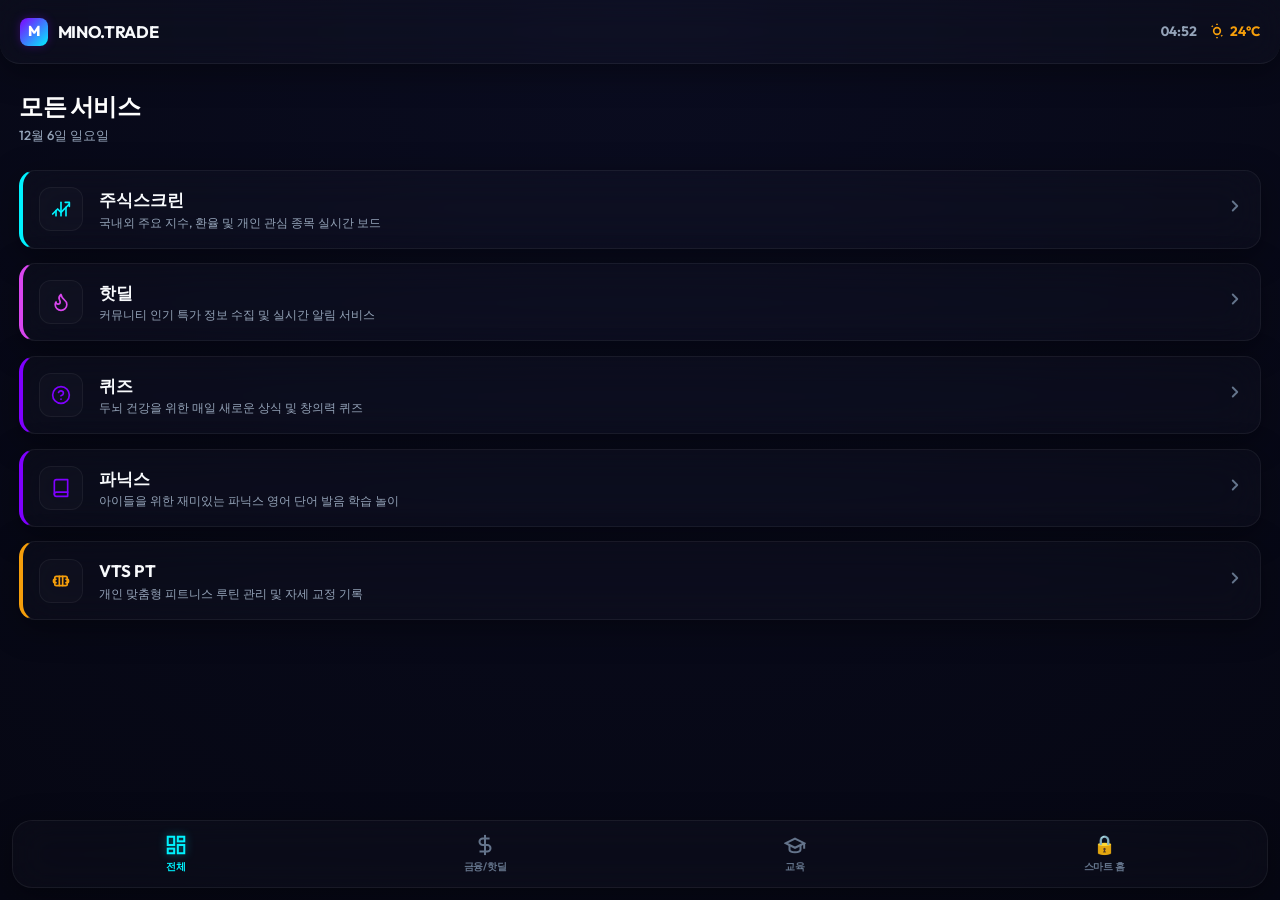
==== m/index.html @ 16a2c09e "feat: initial commit for mino.trade project portal" ====
<!DOCTYPE html>
<html lang="ko">
<head>
  <meta charset="UTF-8">
  <meta name="viewport" content="width=device-width, initial-scale=1.0, maximum-scale=1.0, user-scalable=no">
  <meta name="description" content="m.mino.trade - 모바일 전용 개인 프로젝트 포털 및 대시보드.">
  <title>mino.trade | Mobile Hub</title>
  <!-- Import Shared & Mobile Specific Stylesheets -->
  <link rel="stylesheet" href="../css/shared.css">
  <link rel="stylesheet" href="../css/mobile.css">
</head>
<body>

  <!-- Mobile Hub Layout -->
  <div class="mobile-wrapper">
    
    <!-- Mobile Header -->
    <header class="mobile-header glass-panel">
      <div class="header-brand">
        <span class="brand-logo">M</span>
        <span class="brand-text">MINO.TRADE</span>
      </div>
      
      <!-- Date & Weather Widget -->
      <div class="header-widgets">
        <span id="mobile-time">00:00</span>
        <div class="mobile-weather">
          <svg class="sun-icon" viewBox="0 0 24 24" fill="none" stroke="currentColor" stroke-width="2.5"><circle cx="12" cy="12" r="5"></circle><line x1="12" y1="1" x2="12" y2="3"></line><line x1="12" y1="21" x2="12" y2="23"></line><line x1="4.22" y1="4.22" x2="5.64" y2="5.64"></line><line x1="18.36" y1="18.36" x2="19.78" y2="19.78"></line></svg>
          <span>24°C</span>
        </div>
      </div>
    </header>

    <!-- Mobile Scrollable Main Content -->
    <main class="mobile-main">
      <div class="welcome-banner">
        <h2 id="mobile-category-title">모든 서비스</h2>
        <p class="welcome-date" id="mobile-date">5월 24일 일요일</p>
      </div>

      <!-- Compact touch-optimized card list -->
      <div class="mobile-projects-grid" id="mobile-grid">
        <!-- Dynamic mobile project cards injected via JS -->
      </div>
    </main>

    <!-- Bottom Navigation Bar (iOS/Android Native style) -->
    <nav class="bottom-nav glass-panel">
      <button class="nav-tab active" data-tab="all">
        <svg viewBox="0 0 24 24" fill="none" stroke="currentColor" stroke-width="2.5"><rect x="3" y="3" width="7" height="9"></rect><rect x="14" y="3" width="7" height="5"></rect><rect x="14" y="12" width="7" height="9"></rect><rect x="3" y="16" width="7" height="5"></rect></svg>
        <span>전체</span>
      </button>
      <button class="nav-tab" data-tab="finance">
        <svg viewBox="0 0 24 24" fill="none" stroke="currentColor" stroke-width="2.5"><line x1="12" y1="1" x2="12" y2="23"></line><path d="M17 5H9.5a3.5 3.5 0 0 0 0 7h5a3.5 3.5 0 0 1 0 7H6"></path></svg>
        <span>금융/핫딜</span>
      </button>
      <button class="nav-tab" data-tab="education">
        <svg viewBox="0 0 24 24" fill="none" stroke="currentColor" stroke-width="2.5"><path d="M22 10v6M2 10l10-5 10 5-10 5z"></path><path d="M6 12v5c0 2 2 3 6 3s6-1 6-3v-5"></path></svg>
        <span>교육</span>
      </button>
      <button class="nav-tab" data-tab="home" id="tab-home-category">
        <div class="tab-vault-icon" id="tab-lock-indicator">🔒</div>
        <span>스마트 홈</span>
      </button>
    </nav>

  </div>

  <!-- Bottom-up Slide-in Vault Drawer -->
  <div class="vault-overlay" id="pin-vault-overlay">
    <div class="vault-container glass-panel mobile-drawer">
      
      <!-- Drag handle indicator for premium UI look -->
      <div class="drawer-handle"></div>
      
      <div class="vault-logo">
        <svg viewBox="0 0 24 24" id="vault-lock-svg"><rect x="3" y="11" width="18" height="11" rx="2" ry="2"></rect><path d="M7 11V7a5 5 0 0 1 10 0v4"></path></svg>
      </div>
      <h2 class="vault-title">보안 금고 해제</h2>
      <p class="vault-subtitle">개인 스마트 홈 기기 접근을 위한 4자리 PIN 입력</p>

      <!-- Dots Display -->
      <div class="pin-dots">
        <div class="pin-dot"></div>
        <div class="pin-dot"></div>
        <div class="pin-dot"></div>
        <div class="pin-dot"></div>
      </div>

      <!-- Keypad -->
      <div class="pin-keypad">
        <button class="keypad-btn" data-val="1">1</button>
        <button class="keypad-btn" data-val="2">2</button>
        <button class="keypad-btn" data-val="3">3</button>
        <button class="keypad-btn" data-val="4">4</button>
        <button class="keypad-btn" data-val="5">5</button>
        <button class="keypad-btn" data-val="6">6</button>
        <button class="keypad-btn" data-val="7">7</button>
        <button class="keypad-btn" data-val="8">8</button>
        <button class="keypad-btn" data-val="9">9</button>
        <button class="keypad-btn action" id="keypad-clear">Clear</button>
        <button class="keypad-btn" data-val="0">0</button>
        <button class="keypad-btn action" id="keypad-delete">Del</button>
      </div>

      <button class="glass-btn" id="vault-close-btn" style="width: 100%; justify-content: center; margin-top: 0.5rem; padding: 0.8rem;">
        닫기
      </button>
    </div>
  </div>

  <!-- Javascript Dependencies -->
  <script src="../js/shared.js"></script>
  <script src="../js/mobile.js"></script>
</body>
</html>
---- css/shared.css ----
/* css/shared.css */
@import url('https://fonts.googleapis.com/css2?family=Outfit:wght@300;400;500;600;700;800&family=Playfair+Display:ital,wght@0,600;1,400&display=swap');

:root {
  /* Color Palette */
  --bg-base: #060713;
  --bg-gradient-1: #060713;
  --bg-gradient-2: #0d0f26;
  
  --color-text-primary: #f8fafc;
  --color-text-secondary: #94a3b8;
  --color-text-muted: #64748b;
  
  --accent-cyan: #00f2fe;
  --accent-purple: #7f00ff;
  --accent-magenta: #d946ef;
  --accent-green: #10b981;
  --accent-red: #ef4444;
  --accent-yellow: #f59e0b;

  --accent-cyan-rgb: 0, 242, 254;
  --accent-purple-rgb: 127, 0, 255;
  --accent-magenta-rgb: 217, 70, 239;
  --accent-green-rgb: 16, 185, 129;
  --accent-red-rgb: 239, 68, 68;

  /* Glassmorphism Styles */
  --glass-bg: rgba(255, 255, 255, 0.02);
  --glass-bg-hover: rgba(255, 255, 255, 0.05);
  --glass-border: rgba(255, 255, 255, 0.06);
  --glass-border-hover: rgba(255, 255, 255, 0.15);
  --glass-shadow: 0 8px 32px 0 rgba(0, 0, 0, 0.37);
  --glass-blur: blur(20px);

  /* Fonts */
  --font-sans: 'Outfit', -apple-system, BlinkMacSystemFont, "Segoe UI", Roboto, "Helvetica Neue", Arial, sans-serif;
  
  /* Transitions */
  --transition-fast: 0.2s cubic-bezier(0.4, 0, 0.2, 1);
  --transition-normal: 0.3s cubic-bezier(0.4, 0, 0.2, 1);
  --transition-slow: 0.5s cubic-bezier(0.4, 0, 0.2, 1);
  --transition-spring: 0.5s cubic-bezier(0.175, 0.885, 0.32, 1.275);
}

/* Reset and base styles */
* {
  margin: 0;
  padding: 0;
  box-sizing: border-box;
  -webkit-tap-highlight-color: transparent;
}

body {
  font-family: var(--font-sans);
  background-color: var(--bg-base);
  background-image: radial-gradient(circle at 10% 20%, rgba(12, 15, 38, 1) 0%, rgba(6, 7, 19, 1) 90.2%);
  color: var(--color-text-primary);
  min-height: 100vh;
  overflow-x: hidden;
  line-height: 1.5;
}

/* Scrollbar Styles */
::-webkit-scrollbar {
  width: 8px;
  height: 8px;
}
::-webkit-scrollbar-track {
  background: rgba(255, 255, 255, 0.01);
}
::-webkit-scrollbar-thumb {
  background: rgba(255, 255, 255, 0.1);
  border-radius: 10px;
}
::-webkit-scrollbar-thumb:hover {
  background: rgba(255, 255, 255, 0.2);
}

/* Shared Glassmorphic Utility */
.glass-panel {
  background: var(--glass-bg);
  backdrop-filter: var(--glass-blur);
  -webkit-backdrop-filter: var(--glass-blur);
  border: 1px solid var(--glass-border);
  border-radius: 20px;
  box-shadow: var(--glass-shadow);
  transition: border-color var(--transition-normal), background-color var(--transition-normal), box-shadow var(--transition-normal), transform var(--transition-spring);
}

.glass-panel:hover {
  background: var(--glass-bg-hover);
  border-color: var(--glass-border-hover);
}

/* Glass Buttons */
.glass-btn {
  background: rgba(255, 255, 255, 0.04);
  border: 1px solid rgba(255, 255, 255, 0.08);
  border-radius: 12px;
  color: var(--color-text-primary);
  font-family: var(--font-sans);
  font-weight: 500;
  font-size: 0.95rem;
  padding: 0.6rem 1.2rem;
  cursor: pointer;
  display: inline-flex;
  align-items: center;
  gap: 0.5rem;
  transition: all var(--transition-fast);
  backdrop-filter: blur(8px);
  -webkit-backdrop-filter: blur(8px);
}

.glass-btn:hover {
  background: rgba(255, 255, 255, 0.08);
  border-color: rgba(255, 255, 255, 0.2);
  transform: translateY(-2px);
}

.glass-btn:active {
  transform: translateY(0);
}

/* Lock Status Badge */
.lock-badge {
  display: inline-flex;
  align-items: center;
  gap: 0.4rem;
  padding: 0.4rem 0.8rem;
  border-radius: 20px;
  font-size: 0.75rem;
  font-weight: 600;
  text-transform: uppercase;
  letter-spacing: 0.05em;
  background: rgba(239, 68, 68, 0.1);
  border: 1px solid rgba(239, 68, 68, 0.2);
  color: var(--accent-red);
  box-shadow: 0 0 10px rgba(239, 68, 68, 0.1);
  cursor: pointer;
  transition: all var(--transition-normal);
}

.lock-badge.unlocked {
  background: rgba(16, 185, 129, 0.1);
  border: 1px solid rgba(16, 185, 129, 0.2);
  color: var(--accent-green);
  box-shadow: 0 0 10px rgba(16, 185, 129, 0.1);
}

/* Card Badge/Category tags */
.tag {
  font-size: 0.7rem;
  font-weight: 600;
  padding: 0.2rem 0.5rem;
  border-radius: 6px;
  text-transform: uppercase;
  letter-spacing: 0.02em;
}

.tag-finance { background: rgba(0, 242, 254, 0.1); border: 1px solid rgba(0, 242, 254, 0.2); color: var(--accent-cyan); }
.tag-lifestyle { background: rgba(217, 70, 239, 0.1); border: 1px solid rgba(217, 70, 239, 0.2); color: var(--accent-magenta); }
.tag-education { background: rgba(127, 0, 255, 0.1); border: 1px solid rgba(127, 0, 255, 0.2); color: var(--accent-purple); }
.tag-health { background: rgba(245, 158, 11, 0.1); border: 1px solid rgba(245, 158, 11, 0.2); color: var(--accent-yellow); }
.tag-private { background: rgba(239, 68, 68, 0.1); border: 1px solid rgba(239, 68, 68, 0.2); color: var(--accent-red); }

/* PIN Vault Screen Overlay */
.vault-overlay {
  position: fixed;
  top: 0;
  left: 0;
  width: 100%;
  height: 100%;
  z-index: 1000;
  background: rgba(3, 4, 11, 0.85);
  backdrop-filter: blur(25px);
  -webkit-backdrop-filter: blur(25px);
  display: flex;
  justify-content: center;
  align-items: center;
  opacity: 0;
  pointer-events: none;
  transition: opacity var(--transition-normal);
}

.vault-overlay.active {
  opacity: 1;
  pointer-events: auto;
}

.vault-container {
  width: 100%;
  max-width: 360px;
  padding: 2rem;
  text-align: center;
  transform: translateY(20px);
  transition: transform var(--transition-spring);
}

.vault-overlay.active .vault-container {
  transform: translateY(0);
}

.vault-logo {
  width: 64px;
  height: 64px;
  background: rgba(255, 255, 255, 0.03);
  border: 1px solid rgba(255, 255, 255, 0.08);
  border-radius: 50%;
  display: flex;
  align-items: center;
  justify-content: center;
  margin: 0 auto 1.5rem;
  color: var(--accent-purple);
  box-shadow: 0 0 20px rgba(127, 0, 255, 0.15);
}

.vault-logo svg {
  width: 28px;
  height: 28px;
  stroke: var(--accent-purple);
  fill: none;
  stroke-width: 2;
  transition: stroke var(--transition-normal);
}

.vault-overlay.error .vault-logo {
  box-shadow: 0 0 20px rgba(239, 68, 68, 0.3);
  animation: shake 0.4s ease;
}
.vault-overlay.error .vault-logo svg {
  stroke: var(--accent-red);
}

.vault-overlay.success .vault-logo {
  box-shadow: 0 0 30px rgba(16, 185, 129, 0.5);
  background: rgba(16, 185, 129, 0.1);
  animation: pulse-success 0.6s ease;
}
.vault-overlay.success .vault-logo svg {
  stroke: var(--accent-green);
}

.vault-title {
  font-size: 1.4rem;
  font-weight: 700;
  margin-bottom: 0.5rem;
  background: linear-gradient(135deg, #fff 30%, #a78bfa 100%);
  -webkit-background-clip: text;
  -webkit-text-fill-color: transparent;
}

.vault-subtitle {
  font-size: 0.85rem;
  color: var(--color-text-secondary);
  margin-bottom: 2rem;
}

/* Pin Dots Display */
.pin-dots {
  display: flex;
  justify-content: center;
  gap: 1.2rem;
  margin-bottom: 2.5rem;
}

.pin-dot {
  width: 14px;
  height: 14px;
  border-radius: 50%;
  border: 2px solid rgba(255, 255, 255, 0.2);
  transition: all var(--transition-fast);
}

.pin-dot.filled {
  background: var(--accent-purple);
  border-color: var(--accent-purple);
  box-shadow: 0 0 10px var(--accent-purple);
  transform: scale(1.15);
}

.vault-overlay.error .pin-dot.filled {
  background: var(--accent-red);
  border-color: var(--accent-red);
  box-shadow: 0 0 10px var(--accent-red);
}

.vault-overlay.success .pin-dot.filled {
  background: var(--accent-green);
  border-color: var(--accent-green);
  box-shadow: 0 0 10px var(--accent-green);
}

/* Keypad Grid */
.pin-keypad {
  display: grid;
  grid-template-columns: repeat(3, 1fr);
  gap: 1rem;
  margin-bottom: 1.5rem;
}

.keypad-btn {
  height: 64px;
  border-radius: 50%;
  border: 1px solid rgba(255, 255, 255, 0.05);
  background: rgba(255, 255, 255, 0.02);
  color: var(--color-text-primary);
  font-family: var(--font-sans);
  font-size: 1.5rem;
  font-weight: 500;
  cursor: pointer;
  display: flex;
  align-items: center;
  justify-content: center;
  transition: all var(--transition-fast);
  backdrop-filter: blur(5px);
}

.keypad-btn:hover {
  background: rgba(255, 255, 255, 0.06);
  border-color: rgba(255, 255, 255, 0.15);
}

.keypad-btn:active {
  transform: scale(0.9);
  background: rgba(255, 255, 255, 0.1);
  border-color: rgba(127, 0, 255, 0.3);
  box-shadow: 0 0 15px rgba(127, 0, 255, 0.2);
}

.keypad-btn.action {
  font-size: 0.95rem;
  font-weight: 600;
  text-transform: uppercase;
  color: var(--color-text-secondary);
  border-color: transparent;
  background: transparent;
  backdrop-filter: none;
}

.keypad-btn.action:hover {
  color: var(--color-text-primary);
  background: rgba(255, 255, 255, 0.03);
}

.keypad-btn.action:active {
  transform: scale(0.95);
}

/* Animations */
@keyframes shake {
  0%, 100% { transform: translateX(0); }
  20%, 60% { transform: translateX(-8px); }
  40%, 80% { transform: translateX(8px); }
}

@keyframes pulse-success {
  0% { transform: scale(1); }
  50% { transform: scale(1.1); }
  100% { transform: scale(1); }
}

/* Toast Notification Styles */
.toast-container {
  position: fixed;
  bottom: 2rem;
  right: 2rem;
  z-index: 1100;
  display: flex;
  flex-direction: column;
  gap: 0.75rem;
  pointer-events: none;
}

.toast {
  padding: 0.8rem 1.5rem;
  border-radius: 12px;
  background: rgba(15, 23, 42, 0.8);
  border: 1px solid rgba(255, 255, 255, 0.08);
  color: var(--color-text-primary);
  font-family: var(--font-sans);
  font-size: 0.85rem;
  font-weight: 500;
  box-shadow: var(--glass-shadow);
  backdrop-filter: blur(12px);
  display: flex;
  align-items: center;
  gap: 0.6rem;
  transform: translateY(20px);
  opacity: 0;
  transition: all var(--transition-spring);
  pointer-events: auto;
}

.toast.show {
  transform: translateY(0);
  opacity: 1;
}

.toast.success {
  border-color: rgba(16, 185, 129, 0.2);
  color: var(--accent-green);
}

.toast.error {
  border-color: rgba(239, 68, 68, 0.2);
  color: var(--accent-red);
}

/* Utility Animations */
.fade-in {
  animation: fadeIn var(--transition-normal) forwards;
}

.slide-up {
  animation: slideUp var(--transition-normal) forwards;
}

@keyframes fadeIn {
  from { opacity: 0; }
  to { opacity: 1; }
}

@keyframes slideUp {
  from { transform: translateY(20px); opacity: 0; }
  to { transform: translateY(0); opacity: 1; }
}
---- css/mobile.css ----
/* css/mobile.css */

body {
  background-image: radial-gradient(circle at 50% 0%, rgba(10, 12, 32, 1) 0%, rgba(6, 7, 19, 1) 100%);
  /* Disable pull-to-refresh on mobile browsers for a more app-like feel */
  overscroll-behavior-y: contain;
}

/* Mobile Layout Wrapper */
.mobile-wrapper {
  display: flex;
  flex-direction: column;
  height: 100vh;
  height: -webkit-fill-available; /* Fix for iOS Safari toolbar height */
  overflow: hidden;
}

/* Compact Header */
.mobile-header {
  height: 64px;
  display: flex;
  justify-content: space-between;
  align-items: center;
  padding: 0 1.25rem;
  border-radius: 0 0 20px 20px;
  border-top: none;
  border-left: none;
  border-right: none;
  z-index: 100;
}

.header-brand {
  display: flex;
  align-items: center;
  gap: 0.6rem;
}

.brand-logo {
  width: 28px;
  height: 28px;
  background: linear-gradient(135deg, var(--accent-purple) 0%, var(--accent-cyan) 100%);
  border-radius: 8px;
  display: flex;
  align-items: center;
  justify-content: center;
  font-weight: 800;
  font-size: 0.9rem;
  color: #fff;
  box-shadow: 0 0 10px rgba(127, 0, 255, 0.3);
}

.brand-text {
  font-size: 1.05rem;
  font-weight: 700;
  letter-spacing: -0.02em;
}

.header-widgets {
  display: flex;
  align-items: center;
  gap: 0.75rem;
  font-size: 0.85rem;
  font-weight: 700;
  color: var(--color-text-secondary);
}

#mobile-time {
  font-variant-numeric: tabular-nums;
}

.mobile-weather {
  display: flex;
  align-items: center;
  gap: 0.3rem;
  color: var(--accent-yellow);
}

.sun-icon {
  width: 16px;
  height: 16px;
  animation: spin 30s linear infinite;
}

@keyframes spin {
  from { transform: rotate(0deg); }
  to { transform: rotate(360deg); }
}

/* Scrollable Main Area */
.mobile-main {
  flex: 1;
  overflow-y: auto;
  padding: 1.5rem 1.2rem 85px; /* bottom padding makes space for nav bar */
  -webkit-overflow-scrolling: touch; /* smooth iOS inertia scrolling */
}

.welcome-banner {
  margin-bottom: 1.5rem;
}

#mobile-category-title {
  font-size: 1.5rem;
  font-weight: 800;
  letter-spacing: -0.02em;
  background: linear-gradient(135deg, #fff 60%, var(--accent-cyan) 100%);
  -webkit-background-clip: text;
  -webkit-text-fill-color: transparent;
}

.welcome-date {
  font-size: 0.82rem;
  color: var(--color-text-secondary);
  font-weight: 500;
  margin-top: 0.15rem;
}

/* Projects grid - optimized compact list */
.mobile-projects-grid {
  display: flex;
  flex-direction: column;
  gap: 0.9rem;
}

/* Touch Card styling */
.mobile-card {
  position: relative;
  display: flex;
  align-items: center;
  padding: 1rem;
  gap: 1rem;
  text-decoration: none;
  cursor: pointer;
  border-radius: 16px;
  border-left-width: 4px; /* Left colored indicator border */
  transition: all var(--transition-fast);
}

.mobile-card:active {
  transform: scale(0.97);
  background: rgba(255, 255, 255, 0.05);
  border-color: rgba(var(--accent-rgb), 0.4);
}

.mobile-card-icon {
  width: 44px;
  height: 44px;
  border-radius: 12px;
  background: rgba(255, 255, 255, 0.02);
  border: 1px solid rgba(255, 255, 255, 0.05);
  display: flex;
  align-items: center;
  justify-content: center;
  color: var(--accent-color, var(--color-text-secondary));
  flex-shrink: 0;
}

.mobile-card-icon svg {
  width: 20px;
  height: 20px;
}

.mobile-card-info {
  flex-grow: 1;
  display: flex;
  flex-direction: column;
  gap: 0.15rem;
}

.mobile-card-title {
  font-size: 1.05rem;
  font-weight: 700;
  color: var(--color-text-primary);
}

.mobile-card-desc {
  font-size: 0.78rem;
  color: var(--color-text-secondary);
  line-height: 1.35;
  overflow: hidden;
  display: -webkit-box;
  -webkit-line-clamp: 2;
  -webkit-box-orient: vertical;
}

.mobile-card-arrow {
  color: var(--color-text-muted);
  flex-shrink: 0;
}

/* Left vertical borders based on category */
.mobile-card.cat-finance { border-left-color: var(--accent-cyan); --accent-color: var(--accent-cyan); --accent-rgb: var(--accent-cyan-rgb); }
.mobile-card.cat-lifestyle { border-left-color: var(--accent-magenta); --accent-color: var(--accent-magenta); --accent-rgb: var(--accent-magenta-rgb); }
.mobile-card.cat-education { border-left-color: var(--accent-purple); --accent-color: var(--accent-purple); --accent-rgb: var(--accent-purple-rgb); }
.mobile-card.cat-health { border-left-color: var(--accent-yellow); --accent-color: var(--accent-yellow); --accent-rgb: var(--accent-yellow-rgb); }
.mobile-card.cat-private { border-left-color: var(--accent-red); --accent-color: var(--accent-red); --accent-rgb: var(--accent-red-rgb); }

/* Bottom Nav bar */
.bottom-nav {
  position: fixed;
  bottom: 0.75rem;
  left: 0.75rem;
  right: 0.75rem;
  height: 68px;
  display: flex;
  justify-content: space-around;
  align-items: center;
  border-radius: 20px;
  padding: 0 0.5rem;
  z-index: 100;
}

.nav-tab {
  background: transparent;
  border: none;
  display: flex;
  flex-direction: column;
  align-items: center;
  gap: 0.25rem;
  color: var(--color-text-muted);
  font-family: var(--font-sans);
  cursor: pointer;
  flex: 1;
  padding: 0.4rem 0;
  transition: all var(--transition-fast);
}

.nav-tab svg {
  width: 22px;
  height: 22px;
  stroke: var(--color-text-muted);
  fill: none;
  stroke-width: 2.2;
  transition: all var(--transition-fast);
}

.nav-tab span {
  font-size: 0.65rem;
  font-weight: 600;
  letter-spacing: -0.01em;
}

.nav-tab:active {
  transform: scale(0.9);
}

.nav-tab.active {
  color: var(--accent-cyan);
}

.nav-tab.active svg {
  stroke: var(--accent-cyan);
  filter: drop-shadow(0 0 5px rgba(0, 242, 254, 0.4));
}

.tab-vault-icon {
  font-size: 1.15rem;
  line-height: 22px;
  height: 22px;
  transition: transform var(--transition-spring);
}

.nav-tab.active .tab-vault-icon {
  transform: scale(1.15);
}

/* Bottom drawer overlay tweaks */
.vault-overlay {
  align-items: flex-end; /* Bottom alignment for mobile drawers */
}

.vault-container.mobile-drawer {
  width: 100%;
  max-width: 100%;
  border-radius: 28px 28px 0 0;
  border-bottom: none;
  border-left: none;
  border-right: none;
  padding: 1.5rem 1.5rem calc(1.5rem + env(safe-area-inset-bottom)); /* padding to cover iOS safe space */
  transform: translateY(100%);
  transition: transform 0.4s cubic-bezier(0.16, 1, 0.3, 1);
}

.vault-overlay.active .vault-container.mobile-drawer {
  transform: translateY(0);
}

.drawer-handle {
  width: 36px;
  height: 5px;
  background: rgba(255, 255, 255, 0.12);
  border-radius: 10px;
  margin: -0.5rem auto 1.25rem;
}

.vault-container.mobile-drawer .vault-logo {
  width: 52px;
  height: 52px;
  margin-bottom: 0.8rem;
}

.vault-container.mobile-drawer .vault-logo svg {
  width: 22px;
  height: 22px;
}

.vault-container.mobile-drawer .vault-title {
  font-size: 1.2rem;
}

.vault-container.mobile-drawer .vault-subtitle {
  font-size: 0.78rem;
  margin-bottom: 1.25rem;
}

.vault-container.mobile-drawer .pin-dots {
  margin-bottom: 1.5rem;
  gap: 1rem;
}

.vault-container.mobile-drawer .pin-dot {
  width: 12px;
  height: 12px;
}

.vault-container.mobile-drawer .pin-keypad {
  gap: 0.6rem;
  margin-bottom: 1rem;
}

.vault-container.mobile-drawer .keypad-btn {
  height: 54px;
  font-size: 1.35rem;
}

.vault-container.mobile-drawer .keypad-btn.action {
  font-size: 0.85rem;
}
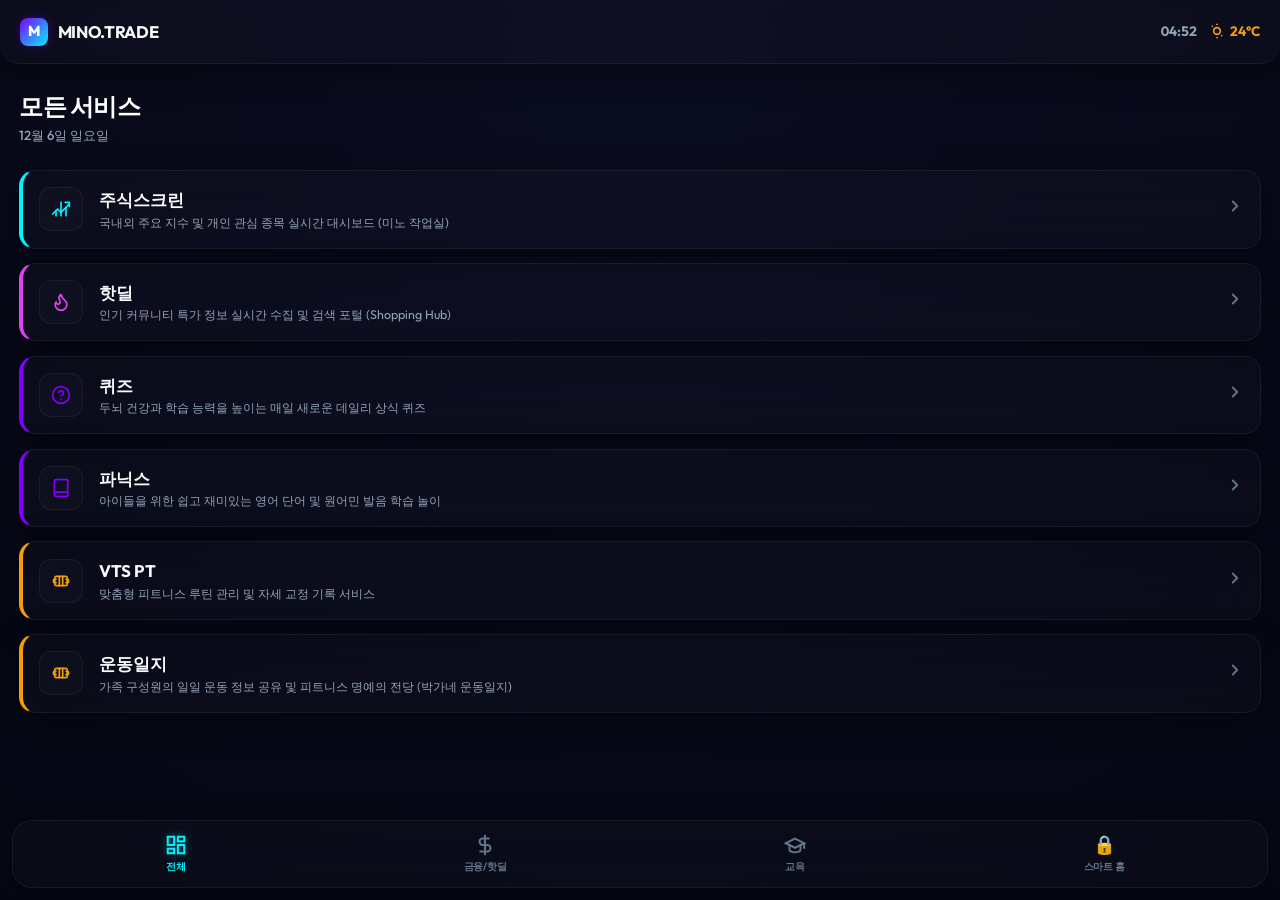
==== commit a580208f: "feat: implement dynamic selector popup overlay for multi-path project cards (VTS PT)" ====
--- a/m/index.html
+++ b/m/index.html
@@ -109,6 +109,23 @@
     </div>
   </div>
 
+  <!-- Sub-link Selector Drawer -->
+  <div class="vault-overlay" id="sublink-modal">
+    <div class="vault-container glass-panel mobile-drawer" style="max-width: 100%;">
+      <div class="drawer-handle"></div>
+      <h2 class="vault-title" id="sublink-modal-title">이동 경로 선택</h2>
+      <p class="vault-subtitle" id="sublink-modal-subtitle">접속할 채널 또는 대시보드를 선택해 주세요.</p>
+      
+      <div class="sublinks-list" id="sublinks-container" style="display:flex; flex-direction:column; gap:0.75rem; margin:1rem 0;">
+        <!-- Injected dynamically via JS -->
+      </div>
+      
+      <button class="glass-btn" id="sublink-close-btn" style="width: 100%; justify-content: center; padding: 0.8rem;">
+        닫기
+      </button>
+    </div>
+  </div>
+
   <!-- Javascript Dependencies -->
   <script src="../js/shared.js"></script>
   <script src="../js/mobile.js"></script>
--- a/css/shared.css
+++ b/css/shared.css
@@ -406,6 +406,50 @@
   color: var(--accent-red);
 }
 
+/* Sublink list styles inside selection modals */
+.sublink-item {
+  display: flex;
+  align-items: center;
+  gap: 1.25rem;
+  padding: 1.2rem 1.5rem !important;
+  text-decoration: none;
+  text-align: left;
+  border-radius: 16px !important;
+  transition: all var(--transition-fast) !important;
+}
+
+.sublink-item:hover, .sublink-item:active {
+  transform: translateY(-2px) scale(1.01);
+  border-color: rgba(var(--accent-rgb, 255, 255, 255), 0.3) !important;
+  background: rgba(255, 255, 255, 0.05) !important;
+  box-shadow: 0 5px 15px rgba(0, 0, 0, 0.2) !important;
+}
+
+.sublink-icon-box {
+  width: 40px;
+  height: 40px;
+  border-radius: 10px;
+  display: flex;
+  align-items: center;
+  justify-content: center;
+  background: rgba(255, 255, 255, 0.03);
+  border: 1px solid rgba(255, 255, 255, 0.08);
+  color: var(--accent-color, var(--color-text-secondary));
+  flex-shrink: 0;
+  transition: all var(--transition-fast);
+}
+
+.sublink-item:hover .sublink-icon-box {
+  background: var(--accent-color);
+  color: #fff;
+  box-shadow: 0 0 10px var(--accent-color);
+  border-color: transparent;
+}
+
+.sublink-item:hover .sublink-icon-box svg {
+  transform: scale(1.1);
+}
+
 /* Utility Animations */
 .fade-in {
   animation: fadeIn var(--transition-normal) forwards;
